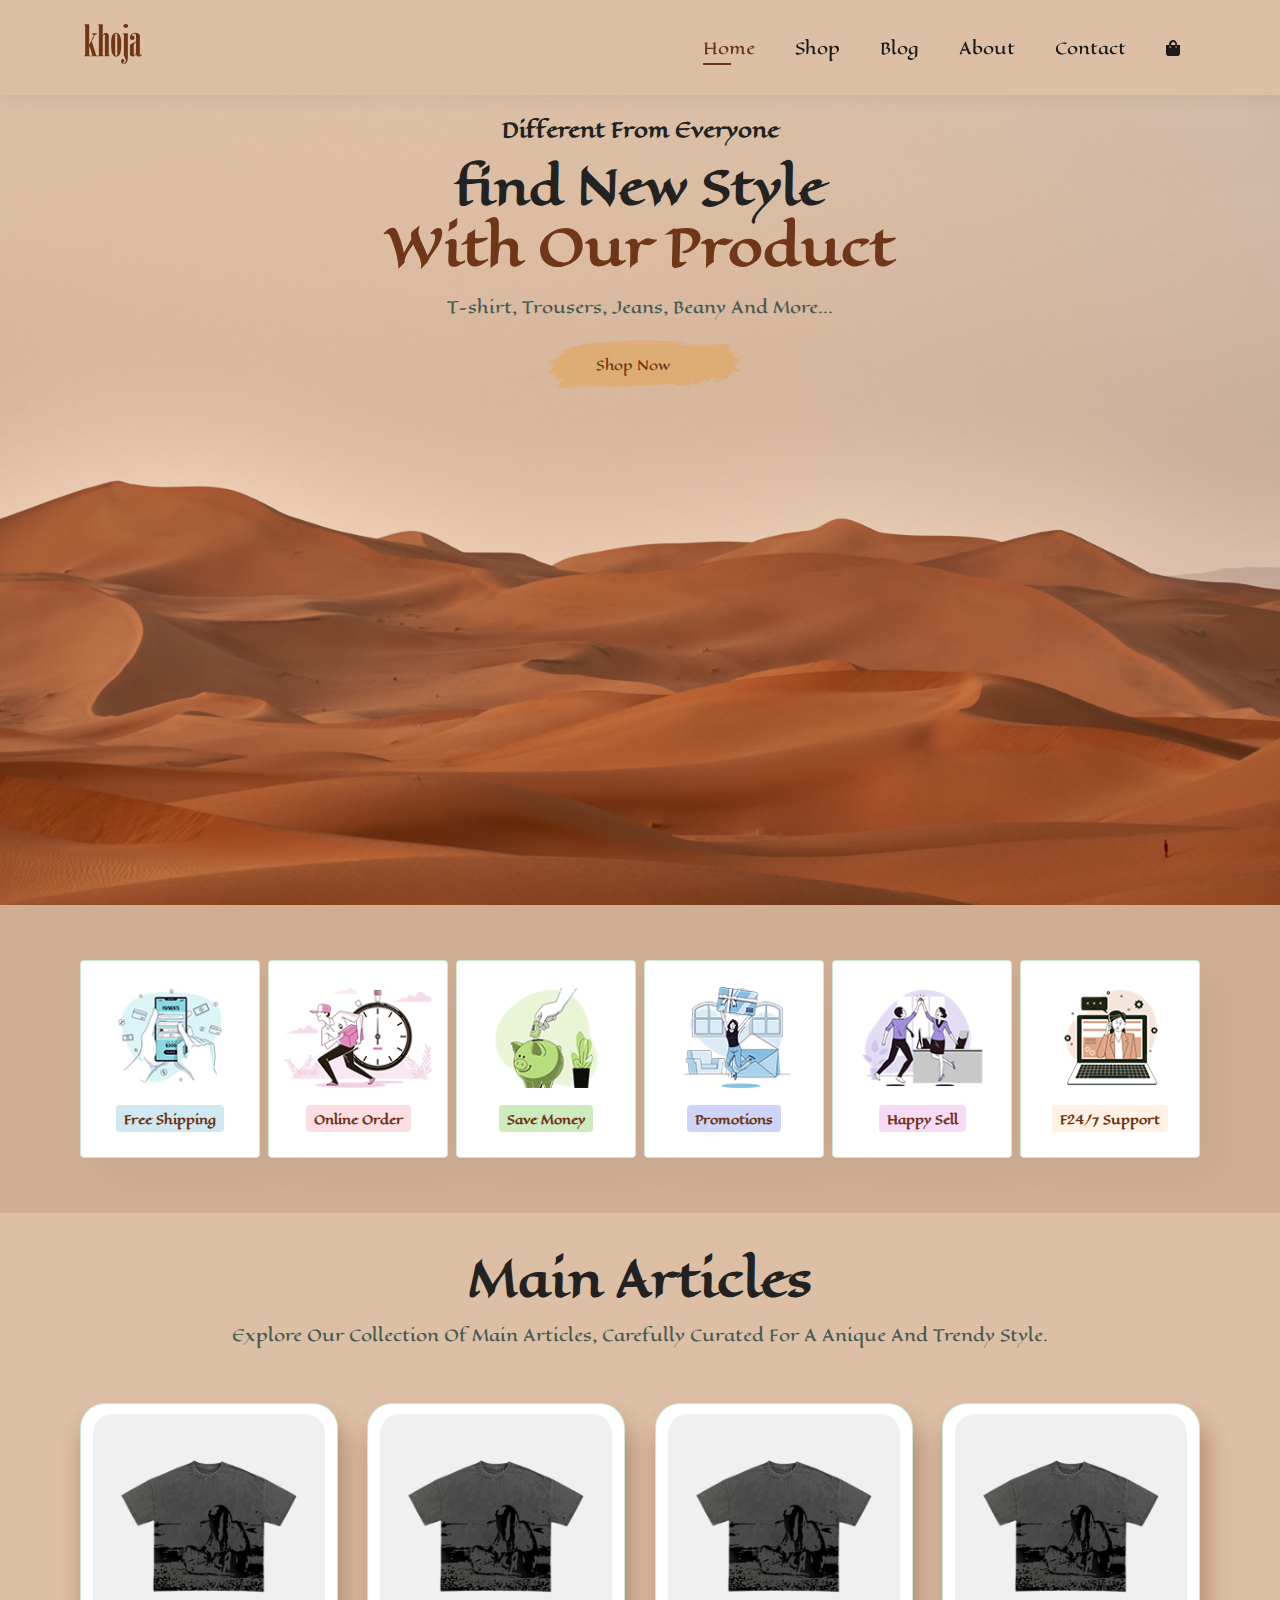
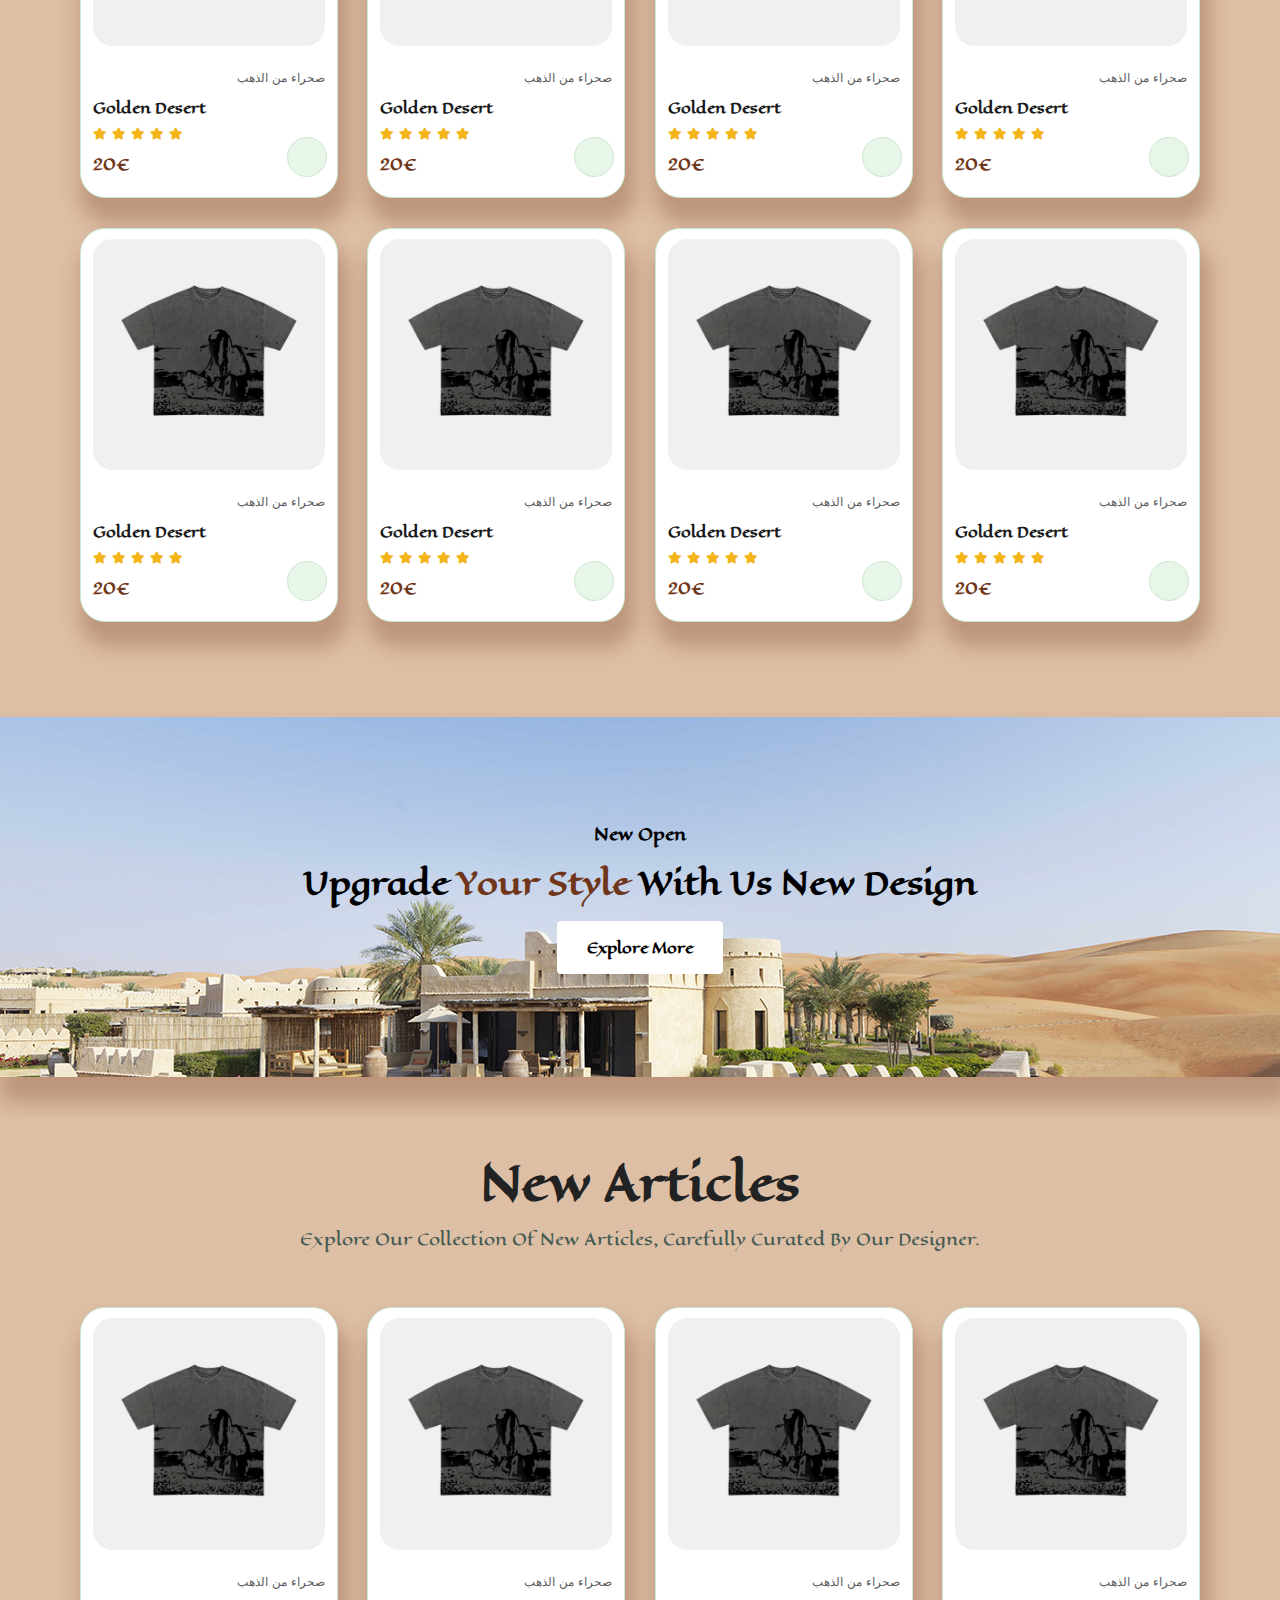
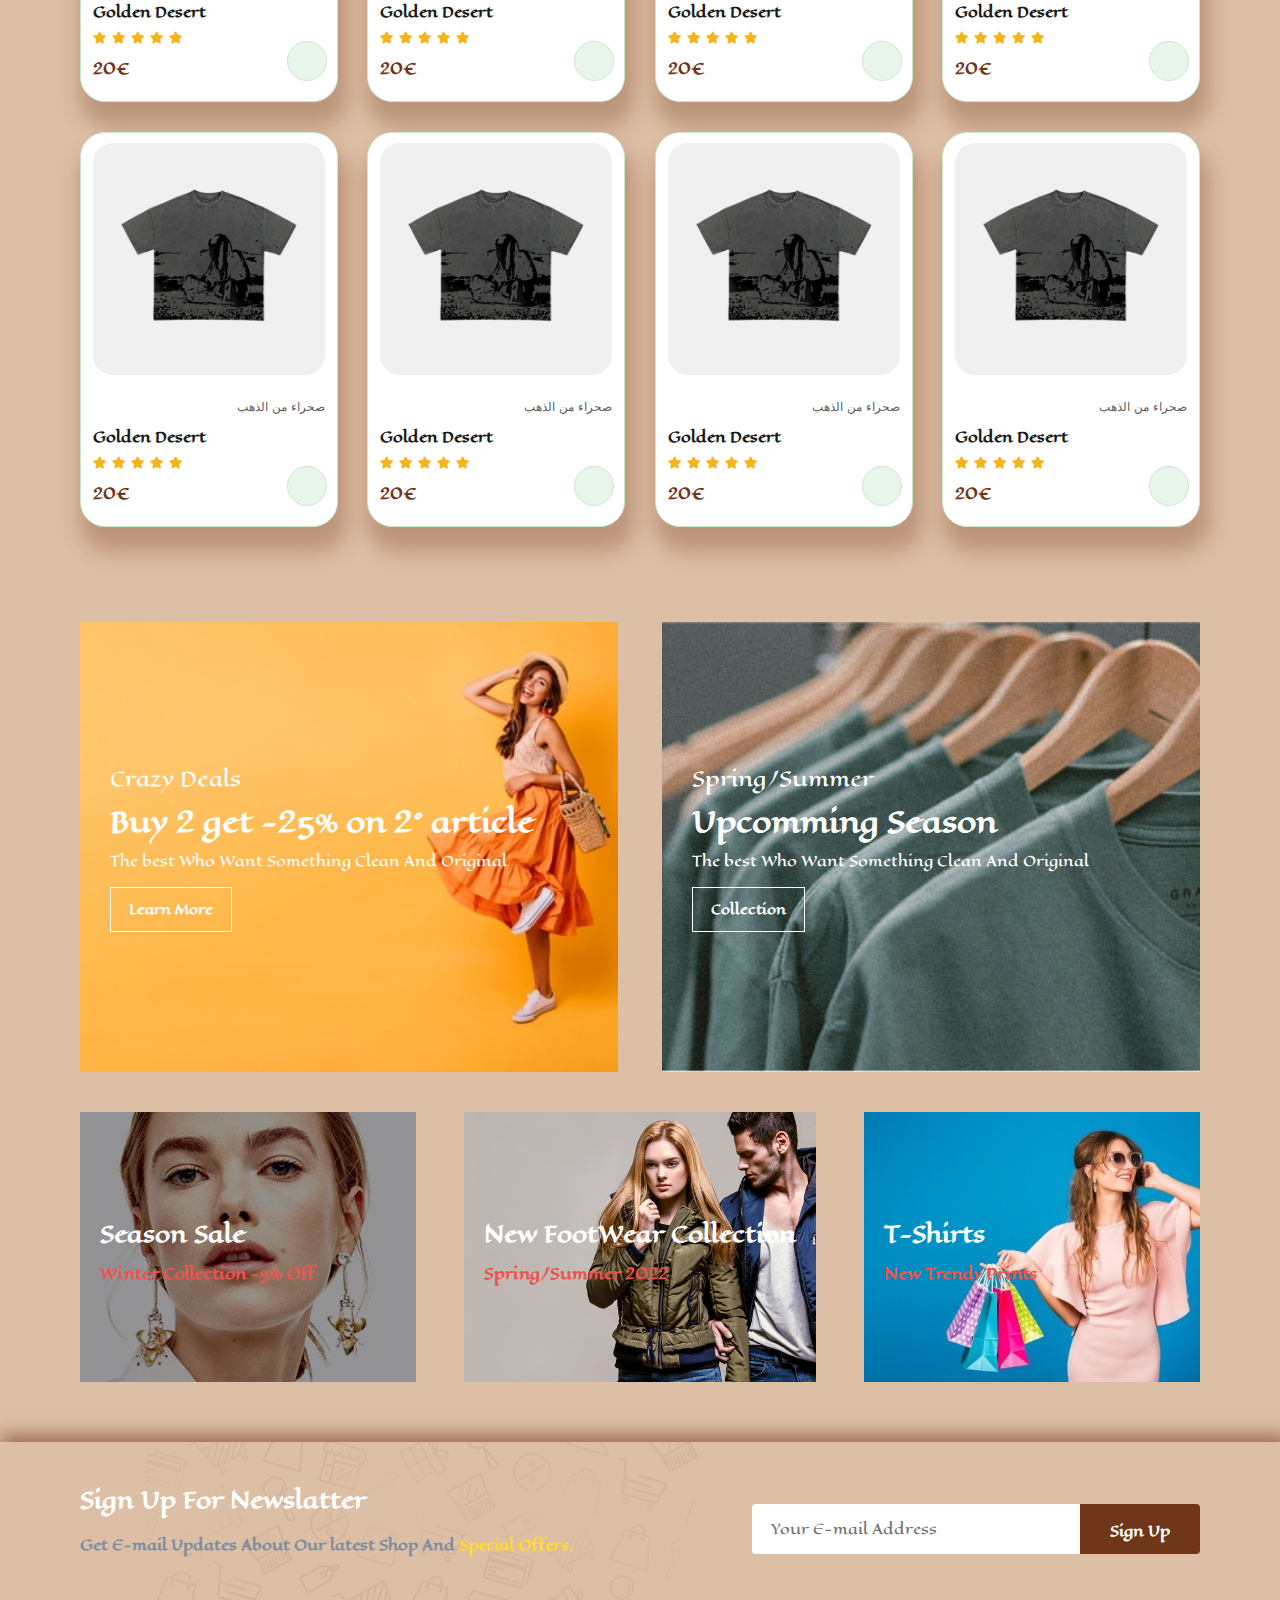
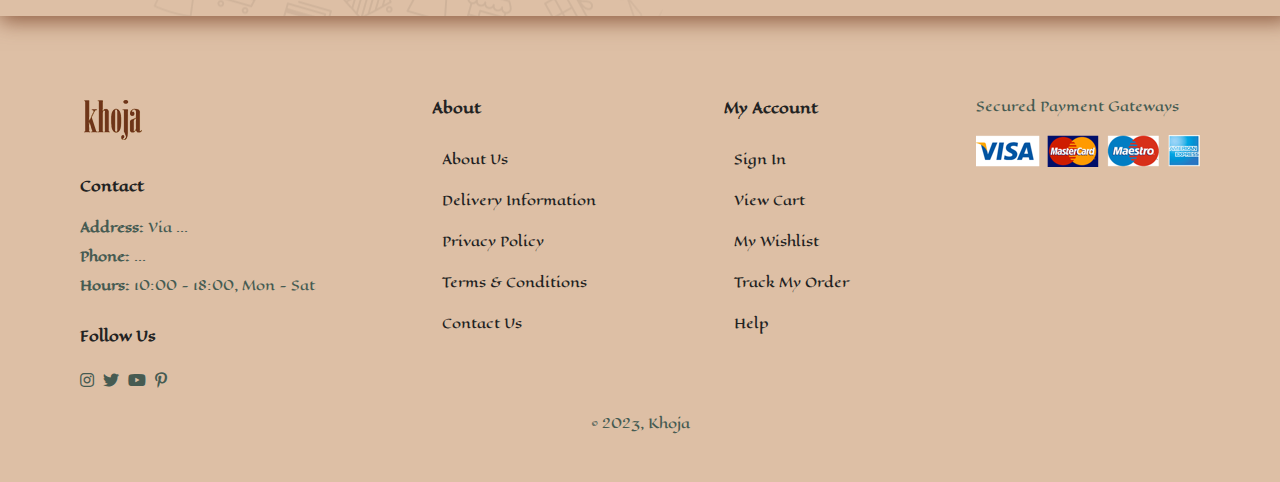
==== index.html @ 721ca93c "add home page on internet" ====
<!DOCTYPE html>
<html lang="en">
<head>
    <meta charset="UTF-8">
    <meta http-equiv="X-UA-Compatible" content="IE=edge">
    <meta name="viewport" content="width=device-width, initial-scale=1.0">
    <title>Khoja</title>
    <link rel="stylesheet" href="style.css">
    <link rel="website icon" type="png" href="img/browser.png">
    <link rel="stylesheet" href="https://pro.fontawesome.com/releases/v5.15.4/css/all.css"/>

</head>
<body>
    <section id="header">
        <a href="#"><img src="img/logo.png" alt="" class="logo"></a>

        <div >
            <ul id="navbar">
                <li><a class="active" href="index.html">Home</a></li>
                <li><a href="shop.html">Shop</a></li>
                <li><a href="blog.html">Blog</a></li>
                <li><a href="about.html">About</a></li>
                <li><a href="contact.html">Contact</a></li>
                <li id="lg-bag"><a href="cart.html"><i class="fa fa-shopping-bag" aria-hidden="true"></i></a></li>
                <a href="#" id="close"><i class="far fa-times"></i></a>
            </ul>
        </div>
        <div id="mobile">
            <a href="cart.html"><i class="fa fa-shopping-bag" aria-hidden="true"></i></a>
            <i id="bar" class="fas fa-outdent"></i>

        </div>
    </section>
<!-- Fix start site with centred all content -->

    <section id="hero">
        <h4>Different From Everyone</h4>
        <h2>find New Style</h2>
        <h1>With Our Product</h1>
        <p>T-shirt, Trousers, Jeans, Beany  And More...</p>
        <button>Shop Now</button>
    </section>

    <section id="feature" class="section-p1">
        <div class="fe-box">
            <img src="img/features/f1.png" alt="">
            <h6>Free Shipping</h6>
        </div>
        <div class="fe-box">
            <img src="img/features/f2.png" alt="">
            <h6>Online Order</h6>
        </div>
        <div class="fe-box">
            <img src="img/features/f3.png" alt="">
            <h6>Save Money</h6>
        </div>
        <div class="fe-box">
            <img src="img/features/f4.png" alt="">
            <h6>Promotions</h6>
        </div>
        <div class="fe-box">
            <img src="img/features/f5.png" alt="">
            <h6>Happy Sell</h6>
        </div>
        <div class="fe-box">
            <img src="img/features/f6.png" alt="">
            <h6>F24/7 Support</h6>
        </div>
    </section>

    <section id="product1" class="section-p1">
        <h2>Main Articles</h2>
        <p>Explore Our Collection Of Main Articles, Carefully Curated For A Anique And Trendy Style.</p>
        <div class="pro-container">
            <div class="pro">
                <img src="img/products/f1.jpg" alt="">
                <div class="des">
                    <div class="des-end">
                        <span>صحراء من الذهب</span>
                    </div>
                    <div class="des-start">
                        <h5>Golden Desert</h5>
                        <div class="star">
                            <i class="fas fa-star" ></i>
                            <i class="fas fa-star" ></i>
                            <i class="fas fa-star" ></i>
                            <i class="fas fa-star" ></i>
                            <i class="fas fa-star" ></i>
                        </div>
                        <h4>20€</h4>
                    </div>
                </div>
                <a href="#"><i class="fal fa-shopping-cart cart"></i></a>
            </div>
            <div class="pro">
                <img src="img/products/f1.jpg" alt="">
                <div class="des">
                    <div class="des-end">
                        <span>صحراء من الذهب</span>
                    </div>
                    <div class="des-start">
                        <h5>Golden Desert</h5>
                        <div class="star">
                            <i class="fas fa-star" ></i>
                            <i class="fas fa-star" ></i>
                            <i class="fas fa-star" ></i>
                            <i class="fas fa-star" ></i>
                            <i class="fas fa-star" ></i>
                        </div>
                        <h4>20€</h4>
                    </div>
                </div>
                <a href="#"><i class="fal fa-shopping-cart cart"></i></a>
            </div>
            <div class="pro">
                <img src="img/products/f1.jpg" alt="">
                <div class="des">
                    <div class="des-end">
                        <span>صحراء من الذهب</span>
                    </div>
                    <div class="des-start">
                        <h5>Golden Desert</h5>
                        <div class="star">
                            <i class="fas fa-star" ></i>
                            <i class="fas fa-star" ></i>
                            <i class="fas fa-star" ></i>
                            <i class="fas fa-star" ></i>
                            <i class="fas fa-star" ></i>
                        </div>
                        <h4>20€</h4>
                    </div>
                </div>
                <a href="#"><i class="fal fa-shopping-cart cart"></i></a>
            </div>
            <div class="pro">
                <img src="img/products/f1.jpg" alt="">
                <div class="des">
                    <div class="des-end">
                        <span>صحراء من الذهب</span>
                    </div>
                    <div class="des-start">
                        <h5>Golden Desert</h5>
                        <div class="star">
                            <i class="fas fa-star" ></i>
                            <i class="fas fa-star" ></i>
                            <i class="fas fa-star" ></i>
                            <i class="fas fa-star" ></i>
                            <i class="fas fa-star" ></i>
                        </div>
                        <h4>20€</h4>
                    </div>
                </div>
                <a href="#"><i class="fal fa-shopping-cart cart"></i></a>
            </div>
            <div class="pro">
                <img src="img/products/f1.jpg" alt="">
                <div class="des">
                    <div class="des-end">
                        <span>صحراء من الذهب</span>
                    </div>
                    <div class="des-start">
                        <h5>Golden Desert</h5>
                        <div class="star">
                            <i class="fas fa-star" ></i>
                            <i class="fas fa-star" ></i>
                            <i class="fas fa-star" ></i>
                            <i class="fas fa-star" ></i>
                            <i class="fas fa-star" ></i>
                        </div>
                        <h4>20€</h4>
                    </div>
                </div>
                <a href="#"><i class="fal fa-shopping-cart cart"></i></a>
            </div>
            <div class="pro">
                <img src="img/products/f1.jpg" alt="">
                <div class="des">
                    <div class="des-end">
                        <span>صحراء من الذهب</span>
                    </div>
                    <div class="des-start">
                        <h5>Golden Desert</h5>
                        <div class="star">
                            <i class="fas fa-star" ></i>
                            <i class="fas fa-star" ></i>
                            <i class="fas fa-star" ></i>
                            <i class="fas fa-star" ></i>
                            <i class="fas fa-star" ></i>
                        </div>
                        <h4>20€</h4>
                    </div>
                </div>
                <a href="#"><i class="fal fa-shopping-cart cart"></i></a>
            </div>
            <div class="pro">
                <img src="img/products/f1.jpg" alt="">
                <div class="des">
                    <div class="des-end">
                        <span>صحراء من الذهب</span>
                    </div>
                    <div class="des-start">
                        <h5>Golden Desert</h5>
                        <div class="star">
                            <i class="fas fa-star" ></i>
                            <i class="fas fa-star" ></i>
                            <i class="fas fa-star" ></i>
                            <i class="fas fa-star" ></i>
                            <i class="fas fa-star" ></i>
                        </div>
                        <h4>20€</h4>
                    </div>
                </div>
                <a href="#"><i class="fal fa-shopping-cart cart"></i></a>
            </div>
            <div class="pro">
                <img src="img/products/f1.jpg" alt="">
                <div class="des">
                    <div class="des-end">
                        <span>صحراء من الذهب</span>
                    </div>
                    <div class="des-start">
                        <h5>Golden Desert</h5>
                        <div class="star">
                            <i class="fas fa-star" ></i>
                            <i class="fas fa-star" ></i>
                            <i class="fas fa-star" ></i>
                            <i class="fas fa-star" ></i>
                            <i class="fas fa-star" ></i>
                        </div>
                        <h4>20€</h4>
                    </div>
                </div>
                <a href="#"><i class="fal fa-shopping-cart cart"></i></a>
            </div>
            
            
        </div>
    </section>
    <section id="banner" class="section-m1">
        <h4>New Open</h4>
        <h2>Upgrade <span>Your Style</span> With Us New Design</h2>
        <button class="normal">Explore More</button>
    </section>
    <section id="product1" class="section-p1">
        <h2>New Articles</h2>
        <p>Explore Our Collection Of New Articles, Carefully Curated By Our Designer.</p>
        <div class="pro-container">
            <div class="pro">
                <img src="img/products/f1.jpg" alt="">
                <div class="des">
                    <div class="des-end">
                        <span>صحراء من الذهب</span>
                    </div>
                    <div class="des-start">
                        <h5>Golden Desert</h5>
                        <div class="star">
                            <i class="fas fa-star" ></i>
                            <i class="fas fa-star" ></i>
                            <i class="fas fa-star" ></i>
                            <i class="fas fa-star" ></i>
                            <i class="fas fa-star" ></i>
                        </div>
                        <h4>20€</h4>
                    </div>
                </div>
                <a href="#"><i class="fal fa-shopping-cart cart"></i></a>
            </div>
            <div class="pro">
                <img src="img/products/f1.jpg" alt="">
                <div class="des">
                    <div class="des-end">
                        <span>صحراء من الذهب</span>
                    </div>
                    <div class="des-start">
                        <h5>Golden Desert</h5>
                        <div class="star">
                            <i class="fas fa-star" ></i>
                            <i class="fas fa-star" ></i>
                            <i class="fas fa-star" ></i>
                            <i class="fas fa-star" ></i>
                            <i class="fas fa-star" ></i>
                        </div>
                        <h4>20€</h4>
                    </div>
                </div>
                <a href="#"><i class="fal fa-shopping-cart cart"></i></a>
            </div>
            <div class="pro">
                <img src="img/products/f1.jpg" alt="">
                <div class="des">
                    <div class="des-end">
                        <span>صحراء من الذهب</span>
                    </div>
                    <div class="des-start">
                        <h5>Golden Desert</h5>
                        <div class="star">
                            <i class="fas fa-star" ></i>
                            <i class="fas fa-star" ></i>
                            <i class="fas fa-star" ></i>
                            <i class="fas fa-star" ></i>
                            <i class="fas fa-star" ></i>
                        </div>
                        <h4>20€</h4>
                    </div>
                </div>
                <a href="#"><i class="fal fa-shopping-cart cart"></i></a>
            </div>
            <div class="pro">
                <img src="img/products/f1.jpg" alt="">
                <div class="des">
                    <div class="des-end">
                        <span>صحراء من الذهب</span>
                    </div>
                    <div class="des-start">
                        <h5>Golden Desert</h5>
                        <div class="star">
                            <i class="fas fa-star" ></i>
                            <i class="fas fa-star" ></i>
                            <i class="fas fa-star" ></i>
                            <i class="fas fa-star" ></i>
                            <i class="fas fa-star" ></i>
                        </div>
                        <h4>20€</h4>
                    </div>
                </div>
                <a href="#"><i class="fal fa-shopping-cart cart"></i></a>
            </div>
            <div class="pro">
                <img src="img/products/f1.jpg" alt="">
                <div class="des">
                    <div class="des-end">
                        <span>صحراء من الذهب</span>
                    </div>
                    <div class="des-start">
                        <h5>Golden Desert</h5>
                        <div class="star">
                            <i class="fas fa-star" ></i>
                            <i class="fas fa-star" ></i>
                            <i class="fas fa-star" ></i>
                            <i class="fas fa-star" ></i>
                            <i class="fas fa-star" ></i>
                        </div>
                        <h4>20€</h4>
                    </div>
                </div>
                <a href="#"><i class="fal fa-shopping-cart cart"></i></a>
            </div>
            <div class="pro">
                <img src="img/products/f1.jpg" alt="">
                <div class="des">
                    <div class="des-end">
                        <span>صحراء من الذهب</span>
                    </div>
                    <div class="des-start">
                        <h5>Golden Desert</h5>
                        <div class="star">
                            <i class="fas fa-star" ></i>
                            <i class="fas fa-star" ></i>
                            <i class="fas fa-star" ></i>
                            <i class="fas fa-star" ></i>
                            <i class="fas fa-star" ></i>
                        </div>
                        <h4>20€</h4>
                    </div>
                </div>
                <a href="#"><i class="fal fa-shopping-cart cart"></i></a>
            </div>
            <div class="pro">
                <img src="img/products/f1.jpg" alt="">
                <div class="des">
                    <div class="des-end">
                        <span>صحراء من الذهب</span>
                    </div>
                    <div class="des-start">
                        <h5>Golden Desert</h5>
                        <div class="star">
                            <i class="fas fa-star" ></i>
                            <i class="fas fa-star" ></i>
                            <i class="fas fa-star" ></i>
                            <i class="fas fa-star" ></i>
                            <i class="fas fa-star" ></i>
                        </div>
                        <h4>20€</h4>
                    </div>
                </div>
                <a href="#"><i class="fal fa-shopping-cart cart"></i></a>
            </div>
            <div class="pro">
                <img src="img/products/f1.jpg" alt="">
                <div class="des">
                    <div class="des-end">
                        <span>صحراء من الذهب</span>
                    </div>
                    <div class="des-start">
                        <h5>Golden Desert</h5>
                        <div class="star">
                            <i class="fas fa-star" ></i>
                            <i class="fas fa-star" ></i>
                            <i class="fas fa-star" ></i>
                            <i class="fas fa-star" ></i>
                            <i class="fas fa-star" ></i>
                        </div>
                        <h4>20€</h4>
                    </div>
                </div>
                <a href="#"><i class="fal fa-shopping-cart cart"></i></a>
            </div>
            
        </div>
    </section>
    <section id="sm-banner" class="section-p1">
        <div class="banner-box">
            <h4>Crazy Deals</h4>
            <h2> Buy 2 get -25% on 2° article</h2>
            <span>The best Who Want Something Clean And Original</span>
            <button class="white">Learn More</button>
        </div>
        <div class="banner-box banner-box2">
            <h4>Spring/Summer</h4>
            <h2> Upcomming Season</h2>
            <span>The best Who Want Something Clean And Original</span>
            <button class="white">Collection</button>
        </div>
    </section>
    <section id="banner3">
        <div class="banner-box">
            <h2>Season Sale</h2>
            <h3>Winter Collection -5% Off</h3>
        </div>
        <div class="banner-box banner-box2">
            <h2>New FootWear Collection</h2>
            <h3>Spring/Summer 2022</h3>
        </div>
        <div class="banner-box banner-box3">
            <h2>T-Shirts</h2>
            <h3>New Trendy Prints</h3>
        </div>
    </section>
    <section id="newslatter" class="section-p1 section-m1">
        <div class="newstext">
            <h4>Sign Up For Newslatter</h4>
            <p>Get E-mail Updates About Our latest Shop And <span>Special Offers.</span></p>
        </div>
        <div class="form">
            <input type="text" placeholder="Your E-mail Address">
            <button class="normal">Sign Up</button>
        </div>
    </section>
    <footer class="section-p1">
        <div class="col">
            <img class="logo" src="img/logo.png" alt="">
            <h4>Contact</h4>
            <p><strong>Address:</strong> Via ...</p>
            <p><strong>Phone:</strong> ...</p>
            <p><strong>Hours:</strong> 10:00 - 18:00, Mon - Sat</p>
            <div class="follow">
                <h4>Follow Us</h4>
                <div class="icon">
                    <i class="fab fa-instagram"></i>
                    <i class="fab fa-twitter"></i>
                    <i class="fab fa-youtube"></i>
                    <i class="fab fa-pinterest-p"></i>
                </div>
            </div>
        </div>
        <div class="col">
            <h4>About</h4>
            <a href="#">About Us</a>
            <a href="#">Delivery Information</a>
            <a href="#">Privacy Policy</a>
            <a href="#">Terms & Conditions</a>
            <a href="#">Contact Us</a>
        </div>
        <div class="col">
            <h4>My Account</h4>
            <a href="#">Sign In</a>
            <a href="#">View Cart</a>
            <a href="#">My Wishlist</a>
            <a href="#">Track My Order</a>
            <a href="#">Help</a>
        </div>
        <div class="col install">
            <!-- <h4>Install App</h4>
            <p>From App Store Or Google Play</p>
            <div class="row">
                <img src="img/pay/app.jpg" alt="">
                <img src="img/pay/play.jpg" alt="">
            </div> -->
            <p>Secured Payment Gateways</p>
            <img src="img/pay/pay.png" alt="">
        </div>
        <div class="copyright">
            <p>© 2023, Khoja</p>
        </div>
    </footer>


    <script src="script.js"></script>
</body>

</html>
---- style.css ----
@import url('https://fonts.googleapis.com/css2?family=Eagle+Lake&display=swap');
*{
    margin: 0;
    padding: 0;
    box-sizing: border-box;
    font-family: 'Eagle Lake', serif;
    
}
body{
    width: 100%;
    background-color: #ddbfa5;

}
h1{
    font-size: 50px;
    line-height: 64px;
    color: #222;
}
h2{
    font-size: 46px;
    line-height: 54px;
    color: #222;
}
h4{
    font-size: 20px;
    color: #222;
}
h6{
    font-weight: 700;
    font-size: 12px;
}
p{
    font-size: 16px;
    color: #465b52;
    margin: 15px 0 20px 0;
}
.section-p1{
    padding:40px 80px;
}

.section-m1{
    margin: 40px 0;
}
button.normal{
    font-size: 14px;
    font-weight: 600;
    padding: 15px 30px;
    color: #000;
    background-color: #fff;
    border-radius: 4px;
    cursor: pointer;
    border: none;
    outline: none;
    transition: 0.2s;
}
button.white{
    font-size: 13px;
    font-weight: 600;
    padding: 11px 18px;
    color: #fff;
    background-color: transparent;
    cursor: pointer;
    border: 1px solid #fff;
    outline: none;
    transition: 0.2s;
}

#header{
    display: flex;
    align-items: center;
    justify-content: space-between;
    padding: 20px 80px;
    background: #ddbfa5;
    box-shadow: 0 5px 15px rgba(0, 0, 0, 0.06);
    z-index: 999;
    position: sticky;
    top: 0;
    left: 0;
}
#navbar{
    display: flex;
    align-items: center;
    justify-content: space-between;
}
#navbar li{
    list-style: none;
    padding: 0 20px;
    position: relative;
}
#navbar li a{
    text-decoration: none;
    font-size: 16px;
    color: #1a1a1a;
    transition: 0.3s ease-in;
}
#navbar li a:hover,
#navbar li a.active{
    color: #6F3619;
}
#navbar li a.active::after,
#navbar li a:hover::after{
    content: "";
    width: 30%;
    height: 2px;
    background: #6F3619;
    position: absolute;
    bottom: -4px;
    left: 20px;  
}
#mobile{
    display: none;
    align-items: center;
}
#close{
    display: none;
}
#hero{
    background-image: url(img/desert-wallpaper.jpg);
    height: 90vh;
    width: 100%;
    background-size: cover;
    background-position: top 25% right 0;
    padding: 0 80px;
    display: flex;
    flex-direction: column;
    align-items: center; 
    /* align-items:flex-start;
    justify-content: center; */

}
#hero h4{
    padding-bottom: 15px;
    margin-top: 2vh;
    /* margin-top: nothing; */

}
#hero h1{
    color: #6F3619;

}
#hero button{
    background-image: url(img/button.png);
    background-color: transparent;
    color: #6F3619;
    border: 0;
    padding: 14px 80px 14px 65px;
}
#feature{
    display: flex;
    align-items: center;
    justify-content: space-between;
    flex-wrap: wrap;
    background-color: #6f361920;
}
#feature .fe-box{
    width: 180px;
    text-align: center;
    padding: 25px 15px;
    box-shadow: 20px 20px 34px rgba(0, 0, 0, 0.03);
    border: 1px solid #cce7d0;
    border-radius: 4px;
    margin: 15px 0;
    background-color: #fff;
}
#feature .fe-box:hover{
    box-shadow: 10px 10px 54px rgba(70, 62, 221, 0.1);
}
#feature .fe-box img{
    width: 100%;
    margin-bottom: 10px;
}
#feature .fe-box h6{
    display: inline-block;
    padding: 9px 8px 6px 8px;
    line-height: 1;
    border-radius: 4px;
    color: #6F3619;
    background-color: #d1e8f2;
}
#feature .fe-box:nth-child(2) h6{
    background-color:  #fddde4;
}
#feature .fe-box:nth-child(3) h6{
    background-color: #cdebbc;
}
#feature .fe-box:nth-child(4) h6{
    background-color: #cdd4f8;
}
#feature .fe-box:nth-child(5) h6{
    background-color: #f6dbf6;
}
#feature .fe-box:nth-child(6) h6{
    background-color: #fff2e5;
}
#product1{
    text-align: center;
    background-color: #ddbfa5;
}
#product1 .pro-container{
    display: flex;
    justify-content: space-between;
    padding-top: 20px;
    flex-wrap: wrap;
}
#product1 .pro{
    width: 23%;
    min-width: 250px;
    padding: 10px 12px;
    border: 1px solid #cce7d0;
    border-radius: 25px;
    cursor: pointer;
    box-shadow: 20px 20px 30px rgba(0, 0, 0, 0.02);
    margin: 15px 0;
    transition: 0.2s ease-in;
    position: relative;
    background-color: #fff;
    box-shadow: 5px 20px 20px 5px  rgba(111, 54, 25, 0.3);
    
}
#product1 .pro:hover{
    box-shadow: 20px 20px 30px rgba(0, 0, 0, 0.06);

}
#product1 .pro .des{
    padding: 10px 0;
}
#product1 .pro .des .des-end{
    text-align: end;
}
#product1 .pro .des .des-start{
    text-align: start;
}
#product1 .pro .des span{
    color: #606063;
    font-size: 12px;
}
#product1 .pro .des h5{
    padding-top: 7px;
    color: #1a1a1a;
    font-size: 14px;
}
#product1 .pro .des i{
    font-size: 12px;
    color: rgb(243, 181, 25);
}
#product1 .pro .des h4{
    padding-top: 7px;
    font-size: 15px;
    font-weight: 700;
    color: #6F3619;
}

#product1 .pro .cart{
    width: 40px;
    height: 40px;
    line-height: 40px;
    border-radius: 50px;
    background-color: #e8f6ea;
    font-weight: 500;
    color: #6F3619;
    border: 1px solid #cce7d0;
    position: absolute;
    bottom: 20px;
    right: 10px;

}
#product1 .pro img{
    width: 100%;
    border-radius: 20px;
}
#banner{
    display: flex;
    flex-direction: column;
    justify-content: center;
    align-items: center;
    text-align: center;
    background-image: url(img/banner/b2.jpg);
    width: 100%;
    height: 40vh;
    background-size: cover;
    background-position: center;
    box-shadow: 5px 20px 20px 5px  rgba(111, 54, 25, 0.3);
}
#banner h4{
    color: #000;
    font-size: 16px;
}
#banner h2{
    color: #000;
    font-size: 30px;
    padding: 10px 0;
}
#banner h2 span{
    color: #6F3619;
}
#banner button:hover{
    background-color: #6F3619;
    color: #fff;
    box-shadow: 20px 20px 30px rgba(111, 54, 25, 0.4);
}
#sm-banner{
    display: flex;
    justify-content: space-between;
    flex-wrap: wrap;
}
#sm-banner .banner-box{
    display: flex;
    flex-direction: column;
    justify-content: center;
    align-items: flex-start;
    background-image: url(img/banner/b17.jpg);
    width: 48%;
    height: 50vh;
    /* min-width: 580px;*/
    background-size: cover;
    background-position: center;
    padding: 30px;
}
#sm-banner .banner-box2{
    background-image: url(img/banner/b10.jpg);
}
#sm-banner h4{
    color: #fff;
    font-size: 20px;
    font-weight: 300;
}
#sm-banner h2{
    color: #fff;
    font-size: 28px;
    font-weight: 800;
}
#sm-banner span{
    color: #fff;
    font-size: 14px;
    font-weight: 500;
    padding-bottom: 15px;
}
#sm-banner .banner-box:hover button{
    background-color: #6F3619;
    border: 1px solid #6F3619;
}
#banner3{
    display: flex;
    justify-content: space-between;
    flex-wrap: wrap;
    padding: 0 80px;
}
#banner3 .banner-box{
    display: flex;
    flex-direction: column;
    justify-content: center;
    align-items: flex-start;
    background-image: url(img/banner/b7.jpg);
    min-width: 30%;
    height: 30vh;
    background-size: cover;
    background-position: center;
    padding: 20px;
    margin-bottom: 20px;
}
#banner3 .banner-box2{
    background-image: url(img/banner/b4.jpg);

}
#banner3 .banner-box3{
    background-image: url(img/banner/b18.jpg);

}
#banner3 h2{
    color: #fff;
    font-weight: 900;
    font-size: 22px;
}
#banner3 h3{
    color: #ec544e;
    font-weight: 800;
    font-size: 15px;
}
#newslatter{
    display: flex;
    justify-content: space-between;
    flex-wrap: wrap;
    align-items: center;
    background-image: url(img/banner/b14.png);
    background-repeat: no-repeat;
    background-position: 20% 30%;
    background-color: #ddbfa5;
    box-shadow: 5px 0px 20px 5px rgba(111, 54, 25, 0.709);

}
#newslatter .form{
    display: flex;
    width: 40%;
}
#newslatter h4{
    font-size: 22px;
    font-weight: 700;
    color: #fff;
}
#newslatter p{
    font-size: 14px;
    font-weight: 600;
    color: #818ea0;
}
#newslatter p span{
    color: #ffdb27;
}
#newslatter input{
    height: 3.125rem;
    padding: 0 1.25em;
    font-size: 14px;
    width: 100%;
    border: 1px solid transparent;
    border-radius: 4px;
    outline: none;
    border-top-right-radius: 0;
    border-bottom-right-radius: 0;

}
#newslatter button{
    background-color:#6F3619;
    height: 3.125rem;
    color: #fff;
    white-space: nowrap;
    border-top-left-radius: 0;
    border-bottom-left-radius: 0;
}
footer{
    display: flex;
    flex-wrap: wrap;
    justify-content: space-between;
}
footer .col{
    display: flex;
    flex-direction: column;
    align-items: flex-start;
    margin-bottom: 20px;
}
footer .logo{
    margin-bottom: 30px;
}
footer h4{
    font-size: 14px;
    padding-bottom: 20px;
}
footer p{
    font-size: 13px;
    margin: 0 0 8px 0;
}
footer a{
    font-size: 13px;
    text-decoration: none;
    color: #222;
    margin: 10px;
}
footer .follow{
    margin-top: 20px;

}
footer .follow i{
    color: #465b52;
    padding-right: 4px;
    cursor: pointer;
}
footer .follow i:hover, footer a:hover{
    color:#6F3619;
}
footer .install .row img{
    border: 1px solid #6F3619;
    border-radius: 6px;
}
footer .install img{
    margin: 10px 0 15px 0;
}
footer .copyright{
    width: 100%;
    text-align: center;
}
@media (max-width: 1050px) {
    .section-p1 {
        padding: 40px 40px;
    }
    #navbar {
        display: flex;
        flex-direction: column;
        align-items: flex-start;
        justify-content: flex-start;
        position: fixed;
        top: 0;
        right: -300px;
        height: 100vh;
        width: 300px;
        background-color: #e3e6f3;
        box-shadow: 0 40px 60px rgba(0, 0, 0, 0.1);
        padding: 80px 0 0 10px;
        transition: 0.3s;
    }
    #navbar.active{
        right: 0px;
    }
    #navbar li{
        margin-bottom: 25px;
    }
    #mobile{
        display: flex;
        align-items: center;
    }
    #mobile i{
        color: #1a1a1a;
        font-size: 24px;
        padding-left: 20px;
    }
    #close{
        display: initial;
        position: absolute;
        top: 30px;
        left: 30px;
        color: #222;
        font-size: 24px;
    }
    #lg-bag{
        display: none;
    }

    #hero {
        height: 90vh;
        /* height: 70vh; */
        padding: 0 80px;
        background-position: top 30% right 30%;
    }
    #feature {
        justify-content: center;
    }
    #feature .fe-box {
        margin: 15px 15px;
    }
    #product1 .pro-container {
        justify-content: center;
    }
    #product1 .pro {
        margin: 15px ;
    }
    #banner {
        height: 20vh;
    }
    #sm-banner .banner-box {
        min-width: 100%;
        height: 30vh;
    }
    #banner3 {
        padding: 0 40px;
    }
    #banner3 .banner-box {
        width: 28%;
    }
    #newslatter .form {
        width: 70%;
    }
}
@media (max-width: 477px) {
    .section-p1 {
        padding: 20px;
    }
    #header {
        padding: 10px 30px;
    }
    h1 {
        font-size: 28px;
        /* font-size: 28px; */
    }
    h2{
        font-size: 32px;
    }
    #hero {
        padding: 0 20px;
        background-position: 55%;
        height: 100vh;
        text-align: center;
        /* height: 100vh; remove */
    }
    #feature {
        justify-content: space-between;
    }
    #feature .fe-box {
        width: 155px;
        margin: 0 0 15px 0;
    }
    #product1 .pro {
        width: 100%;
    }
    #banner {
        height: 40vh;
    }
    #sm-banner .banner-box {
        height: 40vh;
    }
    #sm-banner .banner-box2 {
        margin-top: 20px;
    }
    #banner3 {
        padding: 0 20px;
    }
    #banner3 .banner-box {
        width: 100%;
    }
    #newslatter .form {
        width: 100%;
    }
    #newslatter {
        padding: 40px 20px;
    }

}
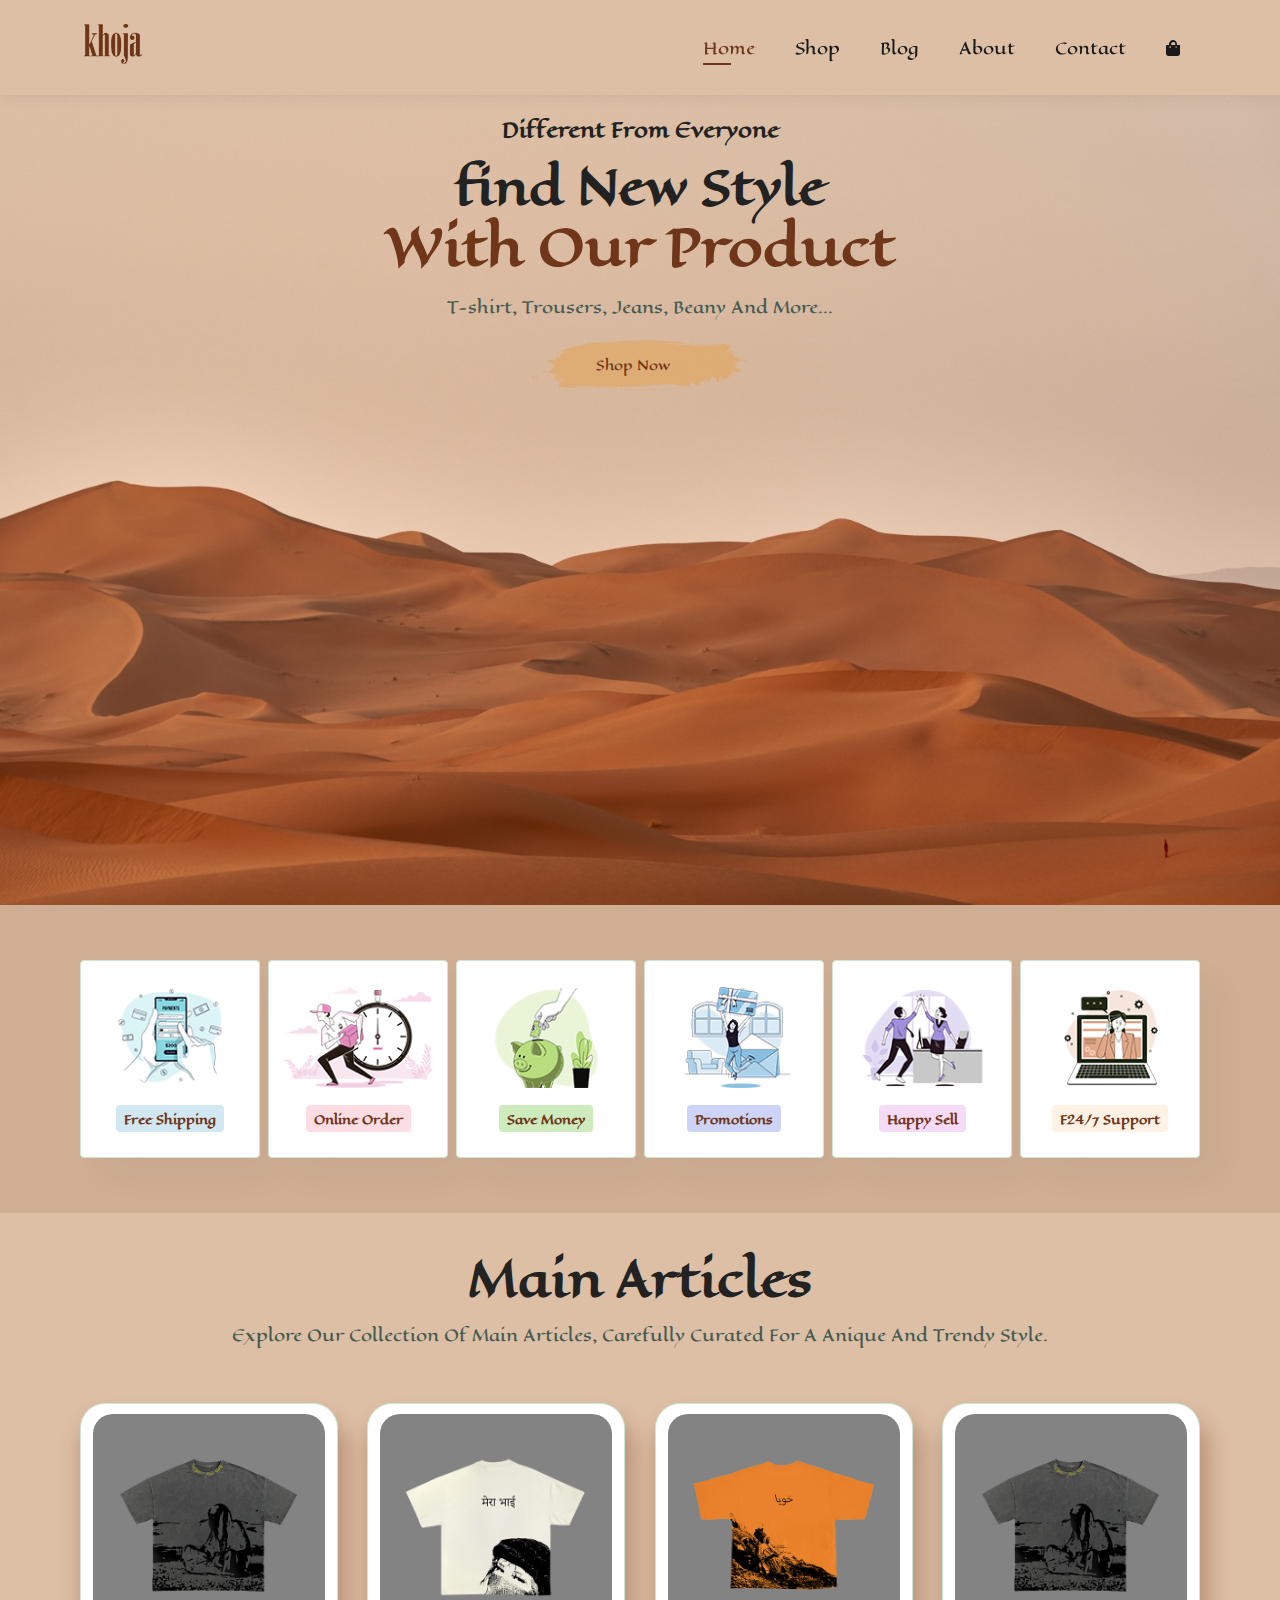
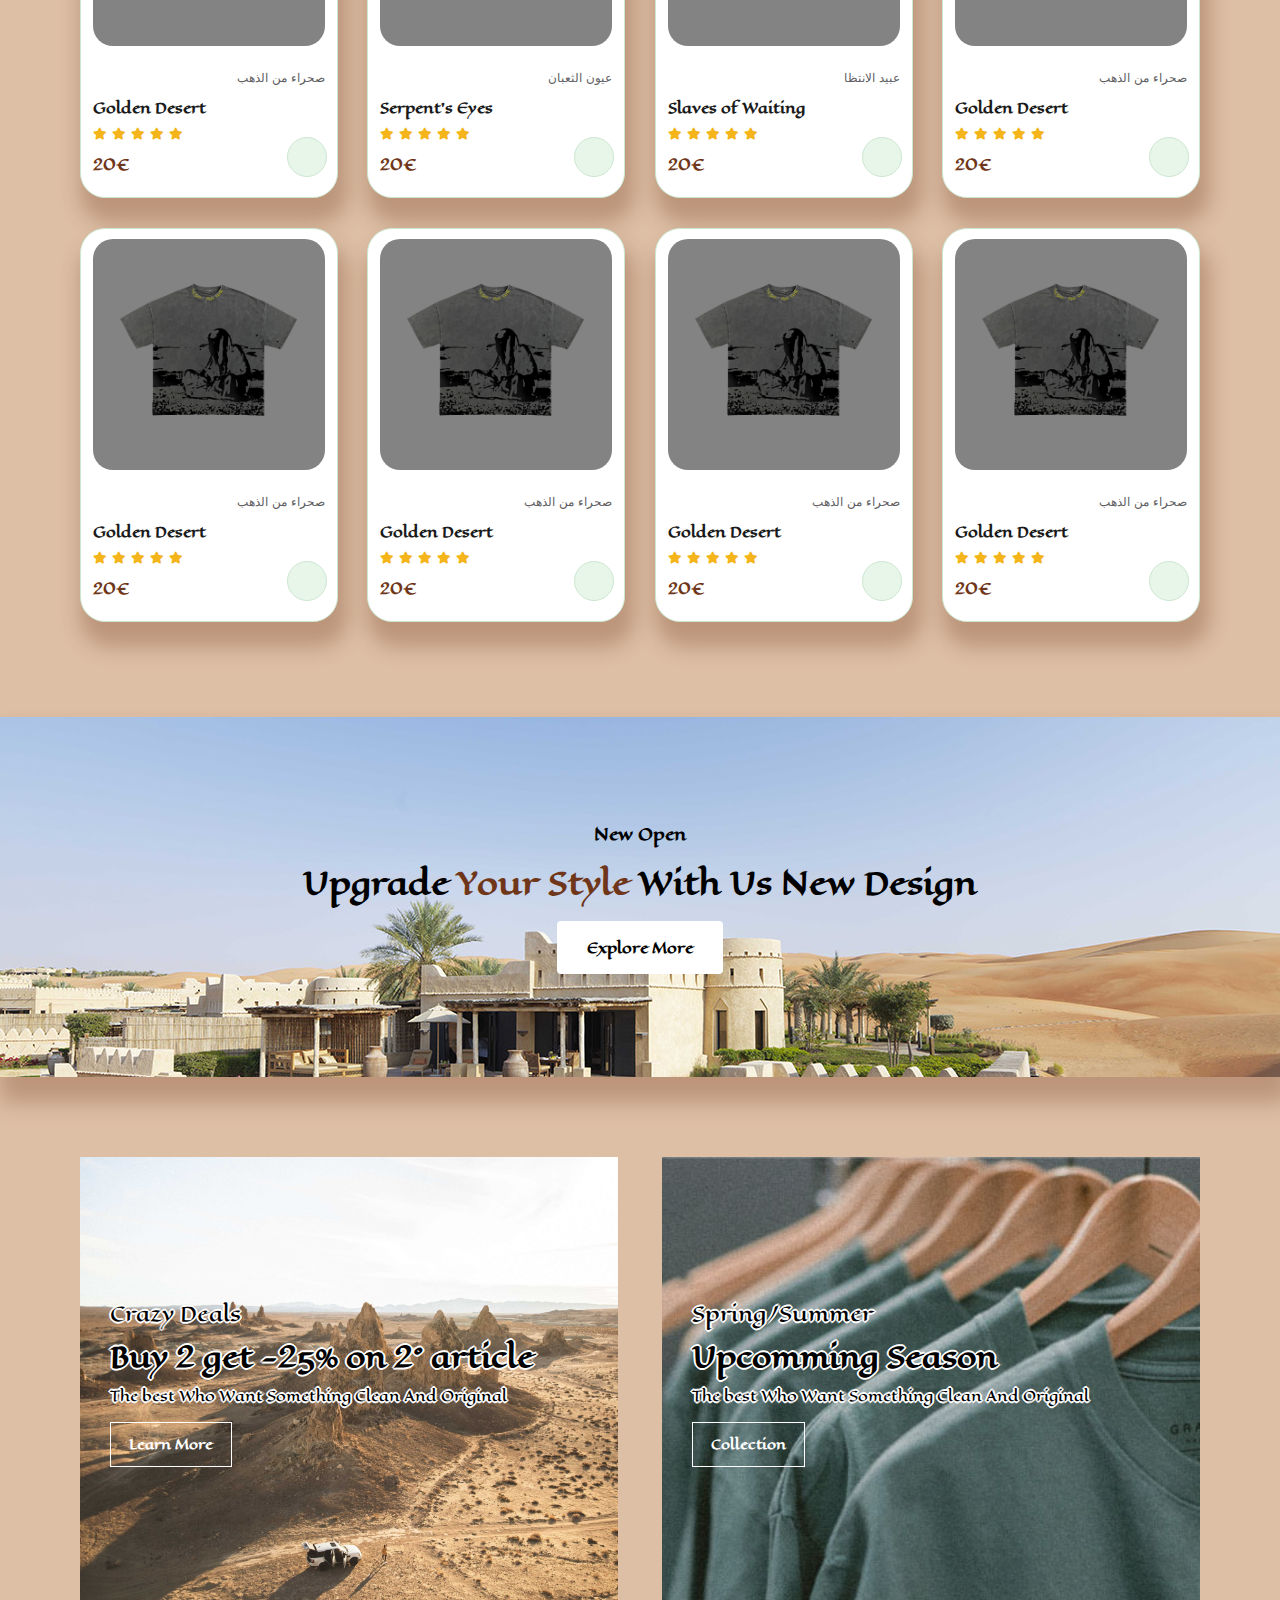
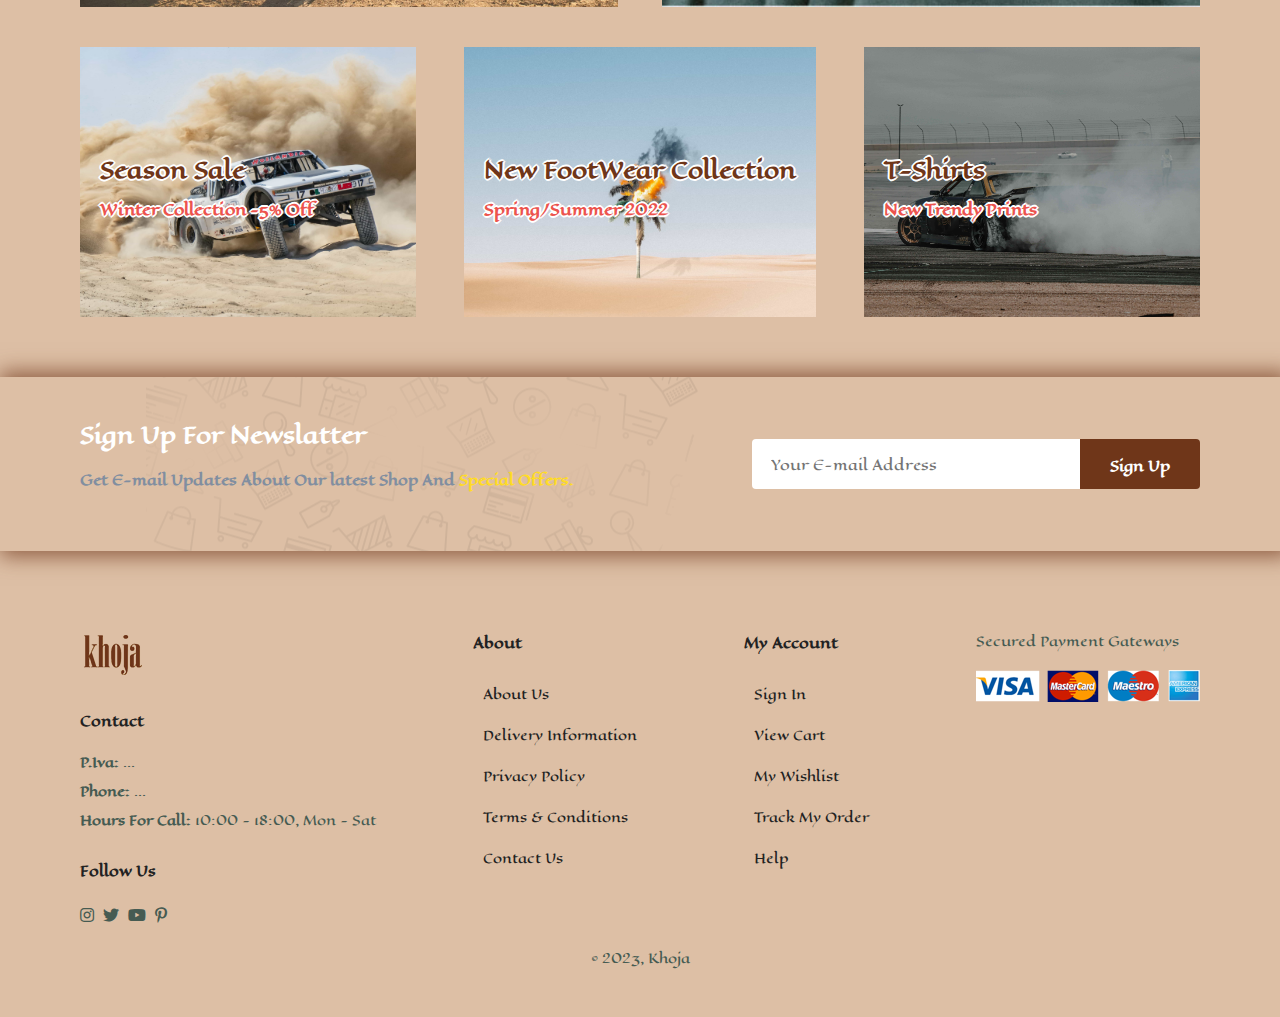
==== commit aa5f0fa4: "complite all page and style of the page" ====
--- a/index.html
+++ b/index.html
@@ -12,7 +12,7 @@
 </head>
 <body>
     <section id="header">
-        <a href="#"><img src="img/logo.png" alt="" class="logo"></a>
+        <a href="index.html"><img src="img/logo.png" alt="" class="logo"></a>
 
         <div >
             <ul id="navbar">
@@ -38,7 +38,7 @@
         <h2>find New Style</h2>
         <h1>With Our Product</h1>
         <p>T-shirt, Trousers, Jeans, Beany  And More...</p>
-        <button>Shop Now</button>
+        <button onclick="window.location.href='#product1';">Shop Now</button>
     </section>
 
     <section id="feature" class="section-p1">
@@ -72,54 +72,54 @@
         <h2>Main Articles</h2>
         <p>Explore Our Collection Of Main Articles, Carefully Curated For A Anique And Trendy Style.</p>
         <div class="pro-container">
-            <div class="pro">
-                <img src="img/products/f1.jpg" alt="">
-                <div class="des">
-                    <div class="des-end">
-                        <span>صحراء من الذهب</span>
-                    </div>
-                    <div class="des-start">
-                        <h5>Golden Desert</h5>
-                        <div class="star">
-                            <i class="fas fa-star" ></i>
-                            <i class="fas fa-star" ></i>
-                            <i class="fas fa-star" ></i>
-                            <i class="fas fa-star" ></i>
-                            <i class="fas fa-star" ></i>
-                        </div>
-                        <h4>20€</h4>
-                    </div>
-                </div>
-                <a href="#"><i class="fal fa-shopping-cart cart"></i></a>
-            </div>
-            <div class="pro">
-                <img src="img/products/f1.jpg" alt="">
-                <div class="des">
-                    <div class="des-end">
-                        <span>صحراء من الذهب</span>
-                    </div>
-                    <div class="des-start">
-                        <h5>Golden Desert</h5>
-                        <div class="star">
-                            <i class="fas fa-star" ></i>
-                            <i class="fas fa-star" ></i>
-                            <i class="fas fa-star" ></i>
-                            <i class="fas fa-star" ></i>
-                            <i class="fas fa-star" ></i>
-                        </div>
-                        <h4>20€</h4>
-                    </div>
-                </div>
-                <a href="#"><i class="fal fa-shopping-cart cart"></i></a>
-            </div>
-            <div class="pro">
-                <img src="img/products/f1.jpg" alt="">
-                <div class="des">
-                    <div class="des-end">
-                        <span>صحراء من الذهب</span>
-                    </div>
-                    <div class="des-start">
-                        <h5>Golden Desert</h5>
+            <div class="pro" onclick="window.location.href='sproduct.html';">
+                <img src="img/products/f1.jpg" alt="">
+                <div class="des">
+                    <div class="des-end">
+                        <span>صحراء من الذهب</span>
+                    </div>
+                    <div class="des-start">
+                        <h5>Golden Desert</h5>
+                        <div class="star">
+                            <i class="fas fa-star" ></i>
+                            <i class="fas fa-star" ></i>
+                            <i class="fas fa-star" ></i>
+                            <i class="fas fa-star" ></i>
+                            <i class="fas fa-star" ></i>
+                        </div>
+                        <h4>20€</h4>
+                    </div>
+                </div>
+                <a href="#"><i class="fal fa-shopping-cart cart"></i></a>
+            </div>
+            <div class="pro">
+                <img src="img/products/f2.jpg" alt="">
+                <div class="des">
+                    <div class="des-end">
+                        <span>عيون الثعبان</span>
+                    </div>
+                    <div class="des-start">
+                        <h5>Serpent's Eyes</h5>
+                        <div class="star">
+                            <i class="fas fa-star" ></i>
+                            <i class="fas fa-star" ></i>
+                            <i class="fas fa-star" ></i>
+                            <i class="fas fa-star" ></i>
+                            <i class="fas fa-star" ></i>
+                        </div>
+                        <h4>20€</h4>
+                    </div>
+                </div>
+                <a href="#"><i class="fal fa-shopping-cart cart"></i></a>
+            </div>
+            <div class="pro">
+                <img src="img/products/f3.jpg" alt="">
+                <div class="des">
+                    <div class="des-end">
+                        <span>عبيد الانتظا</span>
+                    </div>
+                    <div class="des-start">
+                        <h5>Slaves of Waiting</h5>
                         <div class="star">
                             <i class="fas fa-star" ></i>
                             <i class="fas fa-star" ></i>
@@ -241,7 +241,7 @@
         <h2>Upgrade <span>Your Style</span> With Us New Design</h2>
         <button class="normal">Explore More</button>
     </section>
-    <section id="product1" class="section-p1">
+    <!-- <section id="product1" class="section-p1">
         <h2>New Articles</h2>
         <p>Explore Our Collection Of New Articles, Carefully Curated By Our Designer.</p>
         <div class="pro-container">
@@ -266,27 +266,27 @@
                 <a href="#"><i class="fal fa-shopping-cart cart"></i></a>
             </div>
             <div class="pro">
-                <img src="img/products/f1.jpg" alt="">
-                <div class="des">
-                    <div class="des-end">
-                        <span>صحراء من الذهب</span>
-                    </div>
-                    <div class="des-start">
-                        <h5>Golden Desert</h5>
-                        <div class="star">
-                            <i class="fas fa-star" ></i>
-                            <i class="fas fa-star" ></i>
-                            <i class="fas fa-star" ></i>
-                            <i class="fas fa-star" ></i>
-                            <i class="fas fa-star" ></i>
-                        </div>
-                        <h4>20€</h4>
-                    </div>
-                </div>
-                <a href="#"><i class="fal fa-shopping-cart cart"></i></a>
-            </div>
-            <div class="pro">
-                <img src="img/products/f1.jpg" alt="">
+                <img src="img/products/f2.jpg" alt="">
+                <div class="des">
+                    <div class="des-end">
+                        <span>صحراء من الذهب</span>
+                    </div>
+                    <div class="des-start">
+                        <h5>Golden Desert</h5>
+                        <div class="star">
+                            <i class="fas fa-star" ></i>
+                            <i class="fas fa-star" ></i>
+                            <i class="fas fa-star" ></i>
+                            <i class="fas fa-star" ></i>
+                            <i class="fas fa-star" ></i>
+                        </div>
+                        <h4>20€</h4>
+                    </div>
+                </div>
+                <a href="#"><i class="fal fa-shopping-cart cart"></i></a>
+            </div>
+            <div class="pro">
+                <img src="img/products/f3.jpg" alt="">
                 <div class="des">
                     <div class="des-end">
                         <span>صحراء من الذهب</span>
@@ -407,7 +407,7 @@
             </div>
             
         </div>
-    </section>
+    </section> -->
     <section id="sm-banner" class="section-p1">
         <div class="banner-box">
             <h4>Crazy Deals</h4>
@@ -450,9 +450,9 @@
         <div class="col">
             <img class="logo" src="img/logo.png" alt="">
             <h4>Contact</h4>
-            <p><strong>Address:</strong> Via ...</p>
+            <p><strong>P.Iva:</strong> ...</p>
             <p><strong>Phone:</strong> ...</p>
-            <p><strong>Hours:</strong> 10:00 - 18:00, Mon - Sat</p>
+            <p><strong>Hours For Call:</strong> 10:00 - 18:00, Mon - Sat</p>
             <div class="follow">
                 <h4>Follow Us</h4>
                 <div class="icon">
@@ -465,19 +465,19 @@
         </div>
         <div class="col">
             <h4>About</h4>
-            <a href="#">About Us</a>
+            <a href="about.html">About Us</a>
             <a href="#">Delivery Information</a>
             <a href="#">Privacy Policy</a>
             <a href="#">Terms & Conditions</a>
-            <a href="#">Contact Us</a>
+            <a href="contact.html">Contact Us</a>
         </div>
         <div class="col">
             <h4>My Account</h4>
             <a href="#">Sign In</a>
-            <a href="#">View Cart</a>
+            <a href="cart.html">View Cart</a>
             <a href="#">My Wishlist</a>
             <a href="#">Track My Order</a>
-            <a href="#">Help</a>
+            <a href="contact.html">Help</a>
         </div>
         <div class="col install">
             <!-- <h4>Install App</h4>
--- a/style.css
+++ b/style.css
@@ -4,7 +4,9 @@
     padding: 0;
     box-sizing: border-box;
     font-family: 'Eagle Lake', serif;
-    
+}
+html {
+    scroll-behavior: smooth;
 }
 body{
     width: 100%;
@@ -320,20 +322,26 @@
     background-image: url(img/banner/b10.jpg);
 }
 #sm-banner h4{
-    color: #fff;
+    color: #000;
     font-size: 20px;
     font-weight: 300;
+    text-shadow: 2px 0 #fff, -2px 0 #fff, 0 2px #fff, 0 -2px #fff,
+             1px 1px #fff, -1px -1px #fff, 1px -1px #fff, -1px 1px #fff;
 }
 #sm-banner h2{
-    color: #fff;
+    color: #000;
     font-size: 28px;
     font-weight: 800;
+    text-shadow: 2px 0 #fff, -2px 0 #fff, 0 2px #fff, 0 -2px #fff,
+             1px 1px #fff, -1px -1px #fff, 1px -1px #fff, -1px 1px #fff;
 }
 #sm-banner span{
-    color: #fff;
+    color: #000;
     font-size: 14px;
     font-weight: 500;
     padding-bottom: 15px;
+    text-shadow: 2px 0 #fff, -2px 0 #fff, 0 2px #fff, 0 -2px #fff,
+             1px 1px #fff, -1px -1px #fff, 1px -1px #fff, -1px 1px #fff;
 }
 #sm-banner .banner-box:hover button{
     background-color: #6F3619;
@@ -360,21 +368,27 @@
 }
 #banner3 .banner-box2{
     background-image: url(img/banner/b4.jpg);
+    background-position: 10% 80%;
 
 }
 #banner3 .banner-box3{
     background-image: url(img/banner/b18.jpg);
+    background-position: bottom;
 
 }
 #banner3 h2{
-    color: #fff;
+    color: #6F3619;
     font-weight: 900;
     font-size: 22px;
+    text-shadow: 2px 0 #fff, -2px 0 #fff, 0 2px #fff, 0 -2px #fff,
+             1px 1px #fff, -1px -1px #fff, 1px -1px #fff, -1px 1px #fff;
 }
 #banner3 h3{
     color: #ec544e;
     font-weight: 800;
     font-size: 15px;
+    text-shadow: 2px 0 #fff, -2px 0 #fff, 0 2px #fff, 0 -2px #fff,
+             1px 1px #fff, -1px -1px #fff, 1px -1px #fff, -1px 1px #fff;
 }
 #newslatter{
     display: flex;
@@ -476,6 +490,406 @@
     width: 100%;
     text-align: center;
 }
+
+/* Shop page */
+#page-header{
+    background-image: url(img/banner/b1.jpg);
+    background-position: center;
+    width: 100%;
+    height: 40vh;
+    background-size: cover;
+    display: flex;
+    justify-content: center;
+    text-align: center;
+    flex-direction: column;
+    padding: 14px;
+}
+#page-header h2, #page-header p{
+    color: #fff;
+}
+#pagination{
+    text-align: center;
+}
+#pagination a{
+    text-decoration: none;
+    background-color: #6F3619;
+    padding: 15px 20px;
+    border-radius: 4px;
+    color: #fff;
+    font-weight: 600;
+}
+#pagination a i{
+    font-size: 16px;
+    font-weight: 600;
+}
+/* Single product */
+#prodetails{
+    display: flex;
+    margin-top: 20px;
+}
+#prodetails .single-pro-image{
+    width: 30%;
+    /* width: 40%; */
+    margin-right: 50px;
+}
+.small-img-group{
+    display: flex;
+    /* justify-content: space-between; for 4 image */
+    justify-content: center;
+}
+.small-img-col{ 
+    flex-basis: 24%;
+    cursor: pointer;
+    margin: 0px 10px;
+    /* margin: no value; */
+
+}
+#prodetails .single-pro-details{
+    width: 50%;
+    padding-top: 30px;
+}
+#prodetails .single-pro-details h4{
+    padding: 40px 0 20px 0;
+}
+#prodetails .single-pro-details h2{
+    font-size: 26px;
+}
+#prodetails .single-pro-details .color-group{
+    display: flex;
+}
+#prodetails .single-pro-details .color-group div{
+    display: flex;
+    flex-direction: column;
+    border: 1px solid #e1e1e1;
+    margin: 10px;
+    padding: 10px;
+    align-items: center;
+    width: 100px;
+}
+#prodetails .single-pro-details select{
+    display: block;
+    padding: 5px 10px;
+    margin-bottom: 10px;
+    background-color: rgb(221, 191, 165);
+}
+#prodetails .single-pro-details input{
+    width: 50px;
+    height: 47px;
+    padding-left: 10px;
+    font-size: 16px;
+    margin-right: 10px;
+    background-color: rgb(221, 191, 165);
+
+}
+#prodetails .single-pro-details input:focus{
+    outline: none;
+}
+#prodetails .single-pro-details button{
+    background-color: #6F3619;
+    color: #fff;
+}
+#prodetails .single-pro-details select:focus{
+    outline: none;
+}
+#prodetails .single-pro-details span{
+    line-height: 25px;
+}
+/* Blog page */
+#page-header.blog-header{
+    background-image: url(img/banner/b19.jpg);
+    background-position: 10% 60%;
+}
+#blog{
+    padding: 150px 150px 0 150px;
+}
+#blog .blog-box{
+    display: flex;
+    align-items: center;
+    width: 100%;
+    position: relative;
+    padding-bottom: 90px;
+}
+#blog .blog-img{
+    width: 50%;
+    margin-right: 40px;
+}
+#blog img{
+    width: 100%;
+    height: 450px;
+    /* height: 300px; */
+    object-fit:cover;
+
+}
+#blog .blog-details{
+    width: 50%;
+}
+#blog .blog-details a{
+    text-decoration: none;
+    font-size: 11px;
+    color: #000;
+    font-weight: 700;
+    position: relative;
+    transition: 0.3s;
+}
+#blog .blog-details a::after{
+    content: "";
+    width: 50px;
+    height: 1px;
+    background-color: #000;
+    position: absolute;
+    top: 10px;
+    /* top: 4px; */
+    right: -60px;
+}
+#blog .blog-details a:hover{
+    color: #6F3619;
+}
+#blog .blog-details a:hover::after{
+    background-color: #6F3619;
+}
+#blog .blog-box h1{
+    position: absolute;
+    top: -60px;
+    /* top: -40px; */
+    left: 0;
+    font-size: 70px;
+    font-weight: 700;
+    color: #6F3619;
+    z-index: -9;
+}
+/* About Page */
+#page-header.about-header{
+    background-image: url(img/about/banner2.jpg);
+    background-position: top;
+}
+#about-head{
+    display: flex;
+    align-items: center;
+}
+
+#about-head img{
+    width: 50%;
+    height: 500px;
+    object-fit: cover;
+}
+#about-head div{
+    padding-left: 40px;
+    width: 48%;
+    word-wrap: break-word;
+    /* width: not value;
+    word-wrap: not value; */
+}
+#about-app{
+    text-align: center;
+}
+#about-app .video{
+    width: 70%;
+    height: 100%;
+    margin: 30px auto 0 auto;
+
+}
+#about-app .video video{
+    width: 100%;
+    height: 100%;
+    border-radius: 20px;
+}
+#contact-details{
+    display: flex;
+    align-items: center;
+    justify-content: space-between;
+}
+#contact-details .details{
+    width: 100%;
+    /* width: 40%; */
+}
+#page-header.contact-header {
+    background-image: url(img/about/banner.jpg);
+    background-position: 10% 30%;
+}
+#contact-details .details span,
+#form-details form span{
+    font-size: 12px;
+}
+#contact-details .details h2,
+#form-details form h2{
+    font-size: 26px;
+    line-height: 35px;
+    padding: 20px 0;
+}
+#contact-details .details h3{
+    font-size: 16px;
+    padding-bottom: 15px;
+}
+#contact-details .details li{
+    list-style: none;
+    display: flex;
+    padding: 10px 0;
+}
+#contact-details .details li i{
+    font-size: 20px;
+    /* font-size: 14px; */
+    padding-right: 22px;
+}
+#contact-details .details li p{
+    margin: 0;
+    font-size: 14px;
+}
+#contact-details .map{
+    width: 55%;
+    height: 400px;
+}
+#contact-details .map iframe{
+    width: 100%;
+    height: 100%;
+}
+#form-details{
+    display: flex;
+    justify-content: space-between;
+    margin: 30px;
+    padding: 80px;
+    border: 1px solid #e1e1e1;
+}
+#form-details form{
+    width: 65%;
+    display: flex;
+    flex-direction: column;
+    align-items: flex-start;
+}
+#form-details form input, #form-details form textarea{
+    width: 100%;
+    padding: 12px 15px;
+    outline: none;
+    margin-bottom: 20px;
+    border: 1px solid #e1e1e1;
+}
+#form-details form button{
+    background-color: #6F3619;
+    color: #fff;
+}
+#form-details .people div{
+    padding-bottom: 25px;
+    display: flex;
+    align-items: flex-start;
+}
+#form-details .people div img{
+    width: 65px;
+    height: 65px;
+    object-fit: cover;
+    margin-right: 15px;
+}
+#form-details .people div p{
+    margin: 0;
+    font-size: 13px;
+    line-height: 25px;
+}
+#form-details .people div p span{
+    display: block;
+    font-size: 16px;
+    font-weight: 600;
+    color: #000;
+}
+/* Cart page */
+#page-header.cart-header{
+    background-image: url(img/about/banner3.jpg);
+}
+#cart {
+    overflow-x: auto;
+}
+#cart table{
+    width: 100%;
+    border-collapse: collapse;
+    table-layout: fixed;
+    white-space: nowrap;
+}
+#cart table img{
+    width: 70px;
+} 
+#cart table td:nth-child(1){
+    width: 100px;
+    text-align: center;
+}
+#cart table td:nth-child(2){
+    width: 150px;
+    text-align: center;
+}
+#cart table td:nth-child(3){
+    width: 250px;
+    text-align: center;
+}
+#cart table td:nth-child(4),
+#cart table td:nth-child(5),
+#cart table td:nth-child(6){
+    width: 150px;
+    text-align: center;
+}
+#cart table td:nth-child(5) input{
+    width: 70px;
+    padding: 10px 5px 10px 15px;
+    background-color: rgb(221, 191, 165);
+}
+#cart table thead{
+    border: 1px solid #e2e9e1;
+    border-left: none;
+    border-right: none;
+}
+#cart table thead td{
+    font-weight: 700;
+    text-transform: uppercase;
+    font-size: 13px;
+    padding: 18px 0;
+}
+#cart table tbody tr td{
+    padding-top: 15px;
+}
+#cart table tbody td{
+    font-size: 13px;
+}
+#cart-add{
+    display: flex;
+    flex-wrap: wrap;
+    justify-content: space-between;
+}
+#coupon{
+    width: 50%;
+    margin-bottom: 30px;
+}
+#coupon h3,
+#subtotal h3{
+    padding-bottom: 15px;
+}
+#coupon input{
+    padding: 10px 20px;
+    outline: none;
+    width: 60%;
+    margin-right: 10px;
+    border: 1px solid #e2e9e1;
+    background-color: rgb(221, 191, 165);
+}
+#coupon button,
+#subtotal button{
+    background-color: #6F3619;
+    padding: 10px 20px;
+    color: #fff;
+}
+#subtotal{
+    width: 50%;
+    margin-bottom: 30px;
+    border: 1px solid #e2e9e1;
+    padding: 30px;
+}
+#subtotal table{
+    border-collapse: collapse;
+    width: 100%;
+    margin-bottom: 20px;
+}
+#subtotal table td{
+    width: 50%;
+    border: 1px solid #e2e9e1;
+    padding: 10px;
+    font-size: 13px;
+
+}
+
 @media (max-width: 1050px) {
     .section-p1 {
         padding: 40px 40px;
@@ -556,6 +970,15 @@
     #newslatter .form {
         width: 70%;
     }
+    /* Contact Page */
+    
+    #form-details {
+        padding: 40px;
+    }
+    #form-details form {
+        width: 50%;
+    }
+
 }
 @media (max-width: 477px) {
     .section-p1 {
@@ -609,6 +1032,88 @@
     #newslatter {
         padding: 40px 20px;
     }
-
-}
-
+    /* Single product */
+    #prodetails {
+        display: flex;
+        flex-direction: column;
+    }
+    #prodetails .single-pro-image {
+        width: 100%;
+        margin-right: 0px;
+    }
+    #prodetails .single-pro-details {
+        width: 100%;
+    }
+    /* Blog Page */
+    #blog .blog-box {
+        display: flex;
+        flex-direction: column;
+        align-items: flex-start;
+    }
+    #blog {
+        padding: 100px 20px 0 20px;
+    }
+    #blog .blog-img {
+        width: 100%;
+        margin-right: 0px;
+        margin-bottom: 30px;
+    }
+    #blog img {
+        height: 250px;
+    }
+    #blog .blog-details {
+        width: 100%;
+    }
+    /* About Page */
+    #about-head {
+        flex-direction: column;
+    }
+    #about-head img {
+        width: 100%;
+        margin-bottom: 20px;
+        height: 200px;
+    }
+    #about-head div{
+        padding-left: 0px;
+        width: 100%;
+        /* width: not value;
+        word-wrap: not value; */
+    }
+    #about-app .video {
+        width: 100%;
+    }
+    /* Contact Page */
+    #contact-details {
+        flex-direction: column;
+    }
+    #contact-details .details {
+        width: 100%;
+        margin-bottom: 30px;
+    }
+    #contact-details .map {
+        width: 100%;
+    }
+    #form-details {
+        margin: 10px;
+        padding: 30px 10px;
+        flex-wrap: wrap;
+    }
+    #form-details form {
+        width: 100%;
+        margin-bottom: 30px;
+    }
+    /* Cart page */
+    #cart-add {
+        display: flex;
+        flex-direction: column;
+    }
+    #coupon {
+        width: 100%;
+    }
+    #subtotal {
+        width: 100%;
+        padding: 20px;
+    }
+
+}
+
